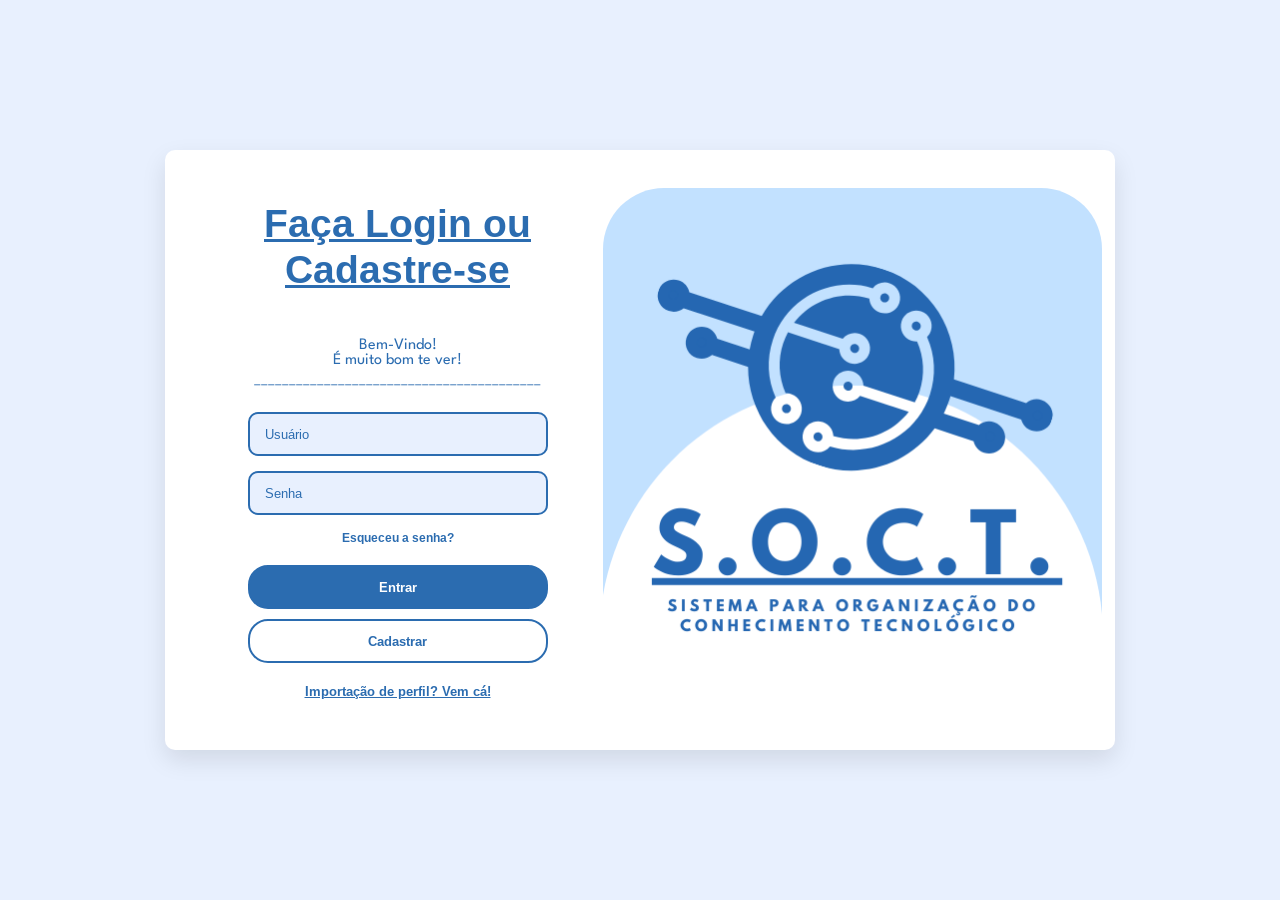
==== index.html @ 456b6405 "primeiro commit" ====
<!DOCTYPE html>
<html lang="pt-br">
<head>
    <meta charset="UTF-8">
    <meta name="viewport" content="width=device-width, initial-scale=1.0">
    <title>Login S.O.C.T.</title>

    <link rel="preconnect" href="https://fonts.googleapis.com">
    <link rel="preconnect" href="https://fonts.gstatic.com" crossorigin>
    <link href="https://fonts.googleapis.com/css2?family=Arimo:wght@400;700&family=League+Spartan:wght@700;900&display=swap" rel="stylesheet">
   
   <style>
        * {
            box-sizing: border-box;
            margin: 0;
            padding: 0;
            font-family: 'Arimo', sans-serif;
        }

        body {
            display: flex;
            justify-content: center;
            align-items: center;
            min-height: 100vh;
            background-color: #e8f0fe;
            padding: 20px; /* Garante que o container não cole nas bordas do celular */
        }

        .container {
            display: flex;
            background-color: white;
            width: 950px; /* Largura um pouco maior para acomodar os campos de cadastro */
            max-width: 120%; 
            height: 600px;
            box-shadow: 0 10px 25px rgba(0,0,0,0.1);
            border-radius: 10px;
            overflow: hidden;
        }

        /* Lado Esquerdo: Formulário */
        .login-section {
            flex: 1;
            padding: 39px;
            display: flex;
            flex-direction: column;
            justify-content: center;
            align-items: center;
            text-align: center;
            padding-right: 68px;
        }

        .login-section h1 {
            font-family: 'League Spartan', sans-serif;
            font-weight: 900;
            color: #2b6cb0;
            font-size: 39px;
            margin-bottom: 15px;
            padding-bottom: 30px;
        }

        .login-section p {
            font-family: 'League Spartan', sans-serif;
            color: #2b6cb0;
            font-size: 16px;
            margin-bottom: 5px;
        }

        .form-group {
            width: 100%;
            max-width: 300px;
            margin-bottom: 15px;
        }

        input {
            width: 100%;
            padding: 12px 15px;
            border: 2px solid #2b6cb0;
            border-radius: 10px;
            background-color: #e8f0fe;
            outline: none;
            color: #2b6cb0;
        }

        input::placeholder {
            color: #2b6cb0;
        }

        .forgot-password {
            color: #2b6cb0;
            font-size: 12px;
            font-weight: bold;
            text-decoration: none;
            margin-bottom: 20px;
            display: block;
        }

        .btn {
            width: 100%;
            max-width: 300px;
            padding: 12px;
            border-radius: 20px;
            border: 2px solid #2b6cb0;
            cursor: pointer;
            font-weight: bold;
            transition: 0.3s;
            margin-bottom: 10px;
        }

        .btn-entrar {
            background-color: #2b6cb0;
            color: white;
        }

        .btn-cadastrar {
            background-color: white;
            color: #2b6cb0;
        }

        .import-link {
            color: #2b6cb0;
            font-size: 13px;
            font-weight: bold;
            text-decoration: underline;
            margin-top: 10px;
        }

        /* Lado Direito: Logo */
        .logo-section {
            flex: 1;
            display: flex;
            justify-content: center;
            align-items: center;
            position: relative;
            padding-right: 69px;
            padding-bottom: 25px;
        }

        .logo-image {
            width: 129%;
            border-radius: 61px;
            object-fit: cover;
        }

        /* Efeito para o botão "Entrar" (fica um azul mais escuro) */
    .btn-entrar:hover {
        background-color: #1a4a7a; /* Um tom de azul mais fechado */
        border-color: #1a4a7a;
        }

/* Efeito para o botão "Cadastrar" (o fundo ganha cor e o texto muda) */
    .btn-cadastrar:hover {
        background-color: #e8f0fe; /* O azul clarinho dos inputs */
        color: #1a4a7a;
        }

    /* Transição suave para não mudar de cor de repente */
    .btn {
        transition: background-color 0.3s ease, border-color 0.3s ease, color 0.3s ease;
    }

        /* --- AJUSTES PARA CELULAR (RESPONSIVIDADE) --- */
        @media (max-width: 768px) {
            .container {
                flex-direction: column; /* Empilha a logo e o formulário */
                height: auto;           /* Permite que a altura cresça conforme o conteúdo */
                width: 100%;
            }

            .logo-section {
                padding: 20px;          /* Remove o padding lateral excessivo no celular */
                order: -1;              /* Garante que a logo apareça em cima */
            }

            .logo-image {
                width: 80%;             /* Ajusta o tamanho da logo para não estourar a tela */
            }

            .login-section {
                padding: 30px 20px;     /* Ajusta o espaçamento interno no celular */
            }

            /* Ajuste para que a linha de underline não quebre o layout */
            .linha {
                width: 100%;
                overflow: hidden;
                white-space: nowrap;
            }
        }

    </style>
</head>
<body>

    <div class="container">
        <div class="login-section">
            <h1><u>Faça Login ou Cadastre-se</u></h1>
            <p>   Bem-Vindo!   <br>    É muito bom te ver!    </p>
            <p class="linha">_________________________________________</p>
            <br>
            <div class="form-group">
                <input type="text" placeholder="Usuário">
            </div>
            <div class="form-group">
                <input type="password" placeholder="Senha">
            </div>

            <a href="redefinicao.html" class="forgot-password">Esqueceu a senha?</a>

            <button class="btn btn-entrar">Entrar</button>
            <button class="btn btn-cadastrar" onclick="window.location.href='cadastro.html'">Cadastrar</button>

            <a href="#" class="import-link">Importação de perfil? Vem cá!</a>
        </div>

        <div class="logo-section">
            <img src="Imagens/S.O.C.T.Logo.png" alt="S.O.C.T. Logo" class="logo-image">
        </div>
    </div>

</body>
</html>
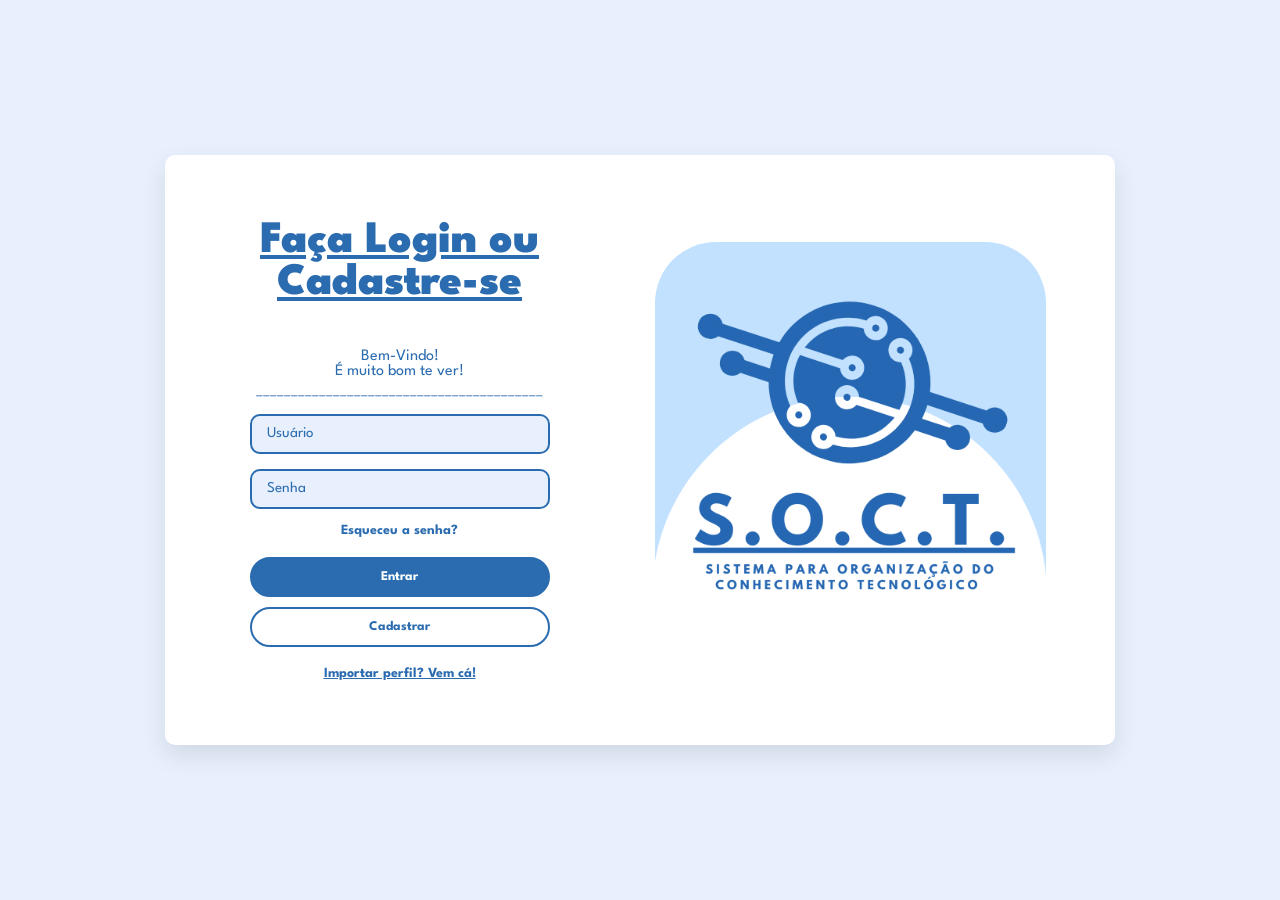
==== commit eea9ac88: "index novo implementado" ====
--- a/index.html
+++ b/index.html
@@ -1,221 +1,86 @@
 <!DOCTYPE html>
-<html lang="pt-br">
+<html lang="Pt-br">
 <head>
     <meta charset="UTF-8">
     <meta name="viewport" content="width=device-width, initial-scale=1.0">
     <title>Login S.O.C.T.</title>
 
+
     <link rel="preconnect" href="https://fonts.googleapis.com">
     <link rel="preconnect" href="https://fonts.gstatic.com" crossorigin>
     <link href="https://fonts.googleapis.com/css2?family=Arimo:wght@400;700&family=League+Spartan:wght@700;900&display=swap" rel="stylesheet">
-   
-   <style>
-        * {
-            box-sizing: border-box;
-            margin: 0;
-            padding: 0;
-            font-family: 'Arimo', sans-serif;
-        }
+    <link rel="stylesheet" href="css/index.css">
 
-        body {
-            display: flex;
-            justify-content: center;
-            align-items: center;
-            min-height: 100vh;
-            background-color: #e8f0fe;
-            padding: 20px; /* Garante que o container não cole nas bordas do celular */
-        }
 
-        .container {
-            display: flex;
-            background-color: white;
-            width: 950px; /* Largura um pouco maior para acomodar os campos de cadastro */
-            max-width: 120%; 
-            height: 600px;
-            box-shadow: 0 10px 25px rgba(0,0,0,0.1);
-            border-radius: 10px;
-            overflow: hidden;
-        }
-
-        /* Lado Esquerdo: Formulário */
-        .login-section {
-            flex: 1;
-            padding: 39px;
-            display: flex;
-            flex-direction: column;
-            justify-content: center;
-            align-items: center;
-            text-align: center;
-            padding-right: 68px;
-        }
-
-        .login-section h1 {
-            font-family: 'League Spartan', sans-serif;
-            font-weight: 900;
-            color: #2b6cb0;
-            font-size: 39px;
-            margin-bottom: 15px;
-            padding-bottom: 30px;
-        }
-
-        .login-section p {
-            font-family: 'League Spartan', sans-serif;
-            color: #2b6cb0;
-            font-size: 16px;
-            margin-bottom: 5px;
-        }
-
-        .form-group {
-            width: 100%;
-            max-width: 300px;
-            margin-bottom: 15px;
-        }
-
-        input {
-            width: 100%;
-            padding: 12px 15px;
-            border: 2px solid #2b6cb0;
-            border-radius: 10px;
-            background-color: #e8f0fe;
-            outline: none;
-            color: #2b6cb0;
-        }
-
-        input::placeholder {
-            color: #2b6cb0;
-        }
-
-        .forgot-password {
-            color: #2b6cb0;
-            font-size: 12px;
-            font-weight: bold;
-            text-decoration: none;
-            margin-bottom: 20px;
-            display: block;
-        }
-
-        .btn {
-            width: 100%;
-            max-width: 300px;
-            padding: 12px;
-            border-radius: 20px;
-            border: 2px solid #2b6cb0;
-            cursor: pointer;
-            font-weight: bold;
-            transition: 0.3s;
-            margin-bottom: 10px;
-        }
-
-        .btn-entrar {
-            background-color: #2b6cb0;
-            color: white;
-        }
-
-        .btn-cadastrar {
-            background-color: white;
-            color: #2b6cb0;
-        }
-
-        .import-link {
-            color: #2b6cb0;
-            font-size: 13px;
-            font-weight: bold;
-            text-decoration: underline;
-            margin-top: 10px;
-        }
-
-        /* Lado Direito: Logo */
-        .logo-section {
-            flex: 1;
-            display: flex;
-            justify-content: center;
-            align-items: center;
-            position: relative;
-            padding-right: 69px;
-            padding-bottom: 25px;
-        }
-
-        .logo-image {
-            width: 129%;
-            border-radius: 61px;
-            object-fit: cover;
-        }
-
-        /* Efeito para o botão "Entrar" (fica um azul mais escuro) */
-    .btn-entrar:hover {
-        background-color: #1a4a7a; /* Um tom de azul mais fechado */
-        border-color: #1a4a7a;
-        }
-
-/* Efeito para o botão "Cadastrar" (o fundo ganha cor e o texto muda) */
-    .btn-cadastrar:hover {
-        background-color: #e8f0fe; /* O azul clarinho dos inputs */
-        color: #1a4a7a;
-        }
-
-    /* Transição suave para não mudar de cor de repente */
-    .btn {
-        transition: background-color 0.3s ease, border-color 0.3s ease, color 0.3s ease;
-    }
-
-        /* --- AJUSTES PARA CELULAR (RESPONSIVIDADE) --- */
-        @media (max-width: 768px) {
-            .container {
-                flex-direction: column; /* Empilha a logo e o formulário */
-                height: auto;           /* Permite que a altura cresça conforme o conteúdo */
-                width: 100%;
-            }
-
-            .logo-section {
-                padding: 20px;          /* Remove o padding lateral excessivo no celular */
-                order: -1;              /* Garante que a logo apareça em cima */
-            }
-
-            .logo-image {
-                width: 80%;             /* Ajusta o tamanho da logo para não estourar a tela */
-            }
-
-            .login-section {
-                padding: 30px 20px;     /* Ajusta o espaçamento interno no celular */
-            }
-
-            /* Ajuste para que a linha de underline não quebre o layout */
-            .linha {
-                width: 100%;
-                overflow: hidden;
-                white-space: nowrap;
-            }
-        }
-
-    </style>
 </head>
 <body>
 
     <div class="container">
-        <div class="login-section">
-            <h1><u>Faça Login ou Cadastre-se</u></h1>
-            <p>   Bem-Vindo!   <br>    É muito bom te ver!    </p>
-            <p class="linha">_________________________________________</p>
-            <br>
-            <div class="form-group">
-                <input type="text" placeholder="Usuário">
-            </div>
-            <div class="form-group">
-                <input type="password" placeholder="Senha">
+
+            <div class="login">
+
+                <h1 class="login__titulo"> 
+                    Faça Login ou Cadastre-se
+                </h1>
+
+                <p class="login__titulo-texto">
+                    Bem-Vindo!
+                    <br>
+                    É muito bom te ver!
+                </p>
+
+                <p class="linha">_________________________________________</p>
+
+
+                <br>
+
+                <div class="login__input">
+                    <input type="text" 
+                    name="usuario" 
+                    id="usuario"
+                    
+                    placeholder="Usuário">
+
+                </div> <!-- Fim do login input texto -->
+
+                <div class="login__input">
+                    <input type="password" 
+                    name="senha" 
+                    id="senha"
+                    
+                    placeholder="Senha">
+                    
+                </div> <!-- Fim do login input senha -->
+
+                <!-- LINK -->
+                <a href="redefinicao.html"
+                class="login__esqueceu-senha"
+                >Esqueceu a senha?</a>
+
+                <!-- BOTÕES 
+                Ainda falta o link para entrar 
+                -->
+                <button class="botao login__botao-entrar">
+                    Entrar
+                </button>
+
+                <button class="botao login__botao-cadastrar"
+                onclick="window.location.href='cadastro.html'" >
+                Cadastrar
+                </button>
+
+                <!-- LINK -->
+                <a href="#"
+                class="login__importacao-perfil"
+                >Importar perfil? Vem cá!</a>
+            </div> <!-- Fim da Classe Login -->
+
+            <div class="login__logo">
+                <img src="Imagens/S.O.C.T.Logo.png" alt="Logo do SOCT" class="logo__imagem">
             </div>
 
-            <a href="redefinicao.html" class="forgot-password">Esqueceu a senha?</a>
+    </div> <!-- Fim do container -->
 
-            <button class="btn btn-entrar">Entrar</button>
-            <button class="btn btn-cadastrar" onclick="window.location.href='cadastro.html'">Cadastrar</button>
-
-            <a href="#" class="import-link">Importação de perfil? Vem cá!</a>
-        </div>
-
-        <div class="logo-section">
-            <img src="Imagens/S.O.C.T.Logo.png" alt="S.O.C.T. Logo" class="logo-image">
-        </div>
-    </div>
-
+    
 </body>
 </html>
--- a/css/index.css
+++ b/css/index.css
@@ -0,0 +1,196 @@
+/* ################################################### */
+/*                Confiurações Gerais                  */
+/* ################################################### */
+
+*{
+
+    
+    box-sizing: border-box;
+    margin: 0;
+    padding: 0;
+    font-family: 'League Spartan', sans-serif;
+
+}
+
+body{
+    display: flex;
+    justify-content: center;
+    align-items: center;
+    min-height: 100vh;
+    background-color: #e8f0fe;
+    padding: 20px;
+}
+
+.container{
+    display: flex;
+    width: 950px;
+    height: 590px;
+    max-width: 100%;
+
+    background-color: #fff;
+    box-shadow: 0 10px 25px #0000001a;
+    border-radius: 10px;
+    overflow: hidden;
+}
+
+/* ################################################### */
+/*                Estilização do Formulário   
+                        lado Esquerdo                  */
+/* ################################################### */
+
+
+.login{
+    flex: 1;
+    padding: 39px;
+    display: flex;
+    flex-direction: column;
+    justify-content: center;
+    align-items: center;
+    text-align: center;
+    padding-right: 60px;
+}
+
+.login__titulo{     
+    color: #2b6cb0;       
+    font-weight: 900;
+    font-size: 45px;
+    margin-bottom: 15px;
+    padding-bottom: 30px;
+    text-decoration: underline;
+}
+.login__titulo-texto{
+    font-size: 16px;
+    color: #2b6cb0;
+    margin-bottom: 5px;
+}
+
+.linha{
+    color: #2b6cb0;
+}
+
+.login__input{
+    width: 100%;
+    max-width: 300px;
+    margin-bottom: 15px;   
+}
+
+.login__input input{
+    width: 100%;
+    padding: 12px 15px;
+    border: 2px solid #2b6cb0;
+    border-radius: 10px;
+    background-color: #e8f0fe;
+    outline: none;
+    color: #2b6cb0;
+}
+
+.login__input input::placeholder{
+    color: #2b6cb0;
+   font-size: 15px;
+}
+
+.login__esqueceu-senha{
+    color: #2b6cb0;
+    font-size: 14px;
+    font-weight: bold;
+    text-decoration: none;
+    margin-bottom: 20px;
+    display: block;
+}
+
+.botao{
+    width: 100%;
+    max-width: 300px;
+    padding: 12px;
+    border-radius: 20px;
+    border: 2px solid #2b6cb0;
+    cursor: pointer;
+    font-weight: bold;
+    transition: 0.3s;
+    margin-bottom: 10px;
+}
+
+.login__botao-entrar{
+    background-color: #2b6cb0;
+    color: white; 
+}
+
+.login__botao-entrar:hover{
+    background-color: #1a4a7a; /* Um tom de azul mais fechado */
+    border-color: #1a4a7a;
+}
+
+.login__botao-cadastrar{
+    background-color: white;
+    color: #2b6cb0;
+}
+
+.login__botao-cadastrar:hover{
+    background-color: #e8f0fe; /* O azul clarinho dos inputs */
+    color: #1a4a7a;
+}
+
+.botao{
+    transition: background-color 0.3s ease, border-color 0.3s ease, color 0.3s ease;
+}
+
+.login__importacao-perfil{
+    color: #2b6cb0;
+    font-size: 14px;
+    font-weight: bold;
+    text-decoration: underline;
+    margin-top: 10px;
+}
+
+/* ################################################### */
+/*                Estilização do Formulário   
+                        lado Direito                   */
+/* ################################################### */
+
+.login__logo{
+    flex: 1;
+    display: flex;
+    justify-content: center;
+    align-items: center;
+    position: relative;
+    padding-right: 69px;
+    padding-bottom: 25px;  
+}
+
+.logo__imagem{
+    width: 100%;
+    border-radius: 61px;
+    object-fit: cover;
+}
+
+/* ################################################### */
+/*             Configurações para responsividade       */
+/* ################################################### */
+
+        @media (max-width: 768px) {
+            .container {
+                flex-direction: column; /* Empilha a logo e o formulário */
+                height: auto;           /* Permite que a altura cresça conforme o conteúdo */
+                width: 100%;
+            }
+
+            .login__logo {
+                padding: 20px;          /* Remove o padding lateral excessivo no celular */
+                order: -1;              /* Garante que a logo apareça em cima */
+            }
+
+            .logo-imagem {
+                width: 80%;             /* Ajusta o tamanho da logo para não estourar a tela */
+            }
+
+            .login {
+                padding: 30px 20px;     /* Ajusta o espaçamento interno no celular */
+            }
+
+            /* Ajuste para que a linha de underline não quebre o layout */
+            .linha {
+                width: 100%;
+                overflow: hidden;
+                white-space: nowrap;
+            }
+        }
